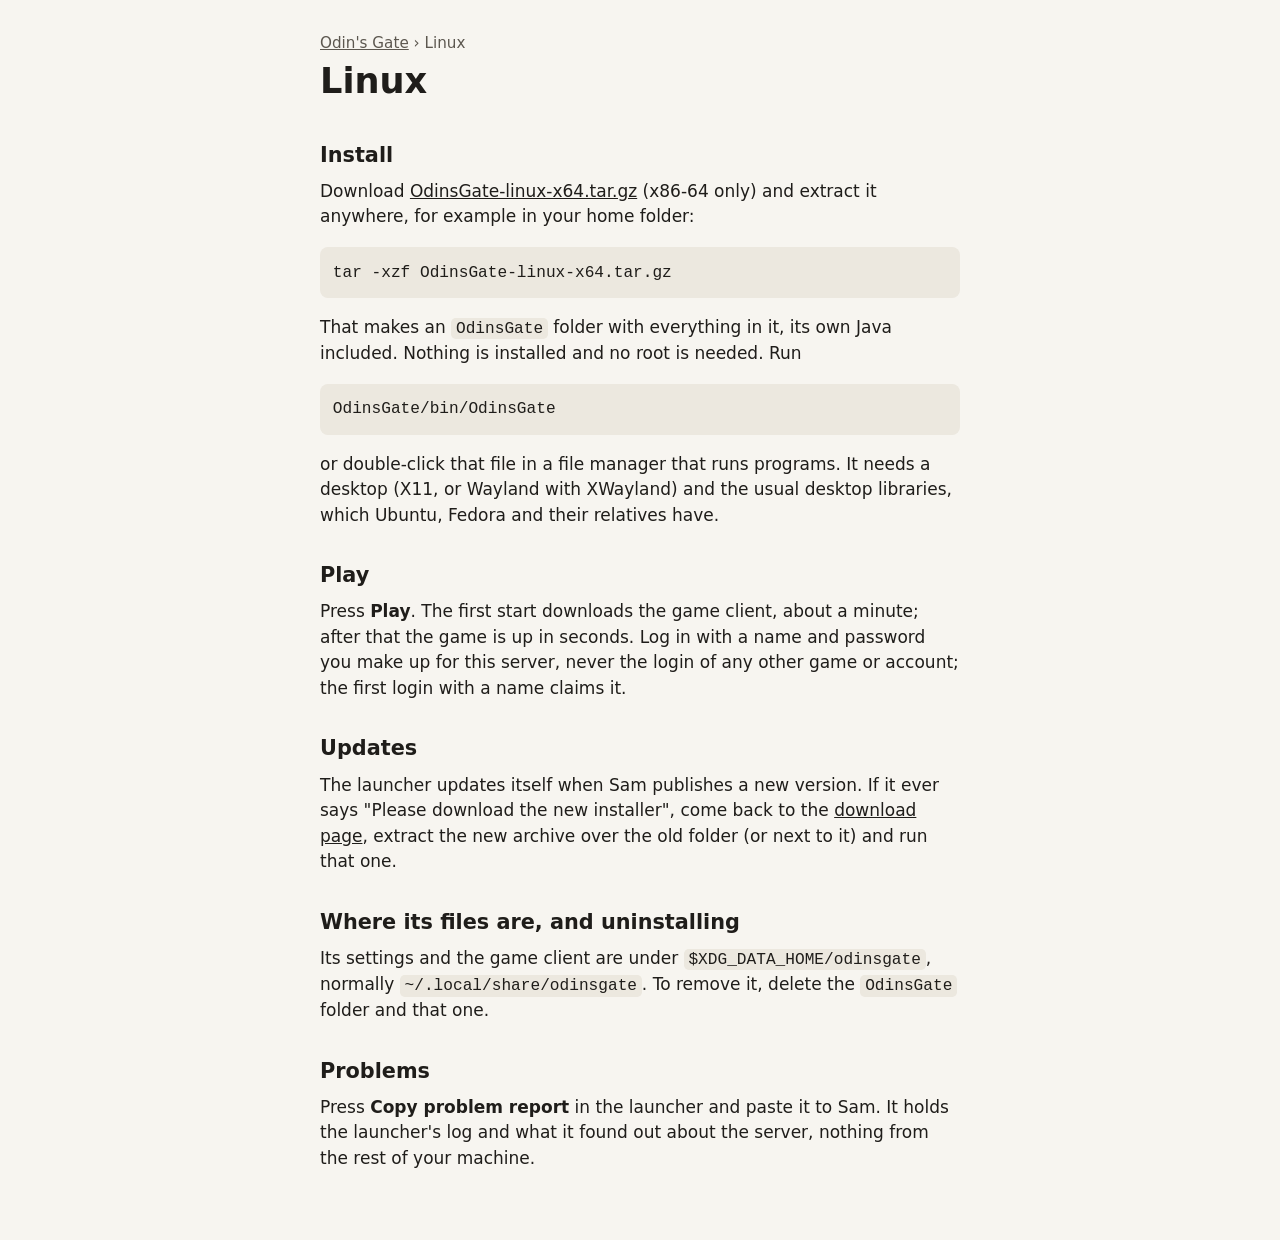
==== docs/linux.html @ f4064ebd "Friend download page and guides: docs/ for GitHub Pages, one button per system, a guide each, held b" ====
<!doctype html>
<html lang="en">
<head>
<meta charset="utf-8">
<meta name="viewport" content="width=device-width, initial-scale=1">
<title>Odin's Gate on Linux</title>
<link rel="stylesheet" href="style.css">
</head>
<body>
<main>
<nav><a href="index.html">Odin's Gate</a> &rsaquo; Linux</nav>
<h1>Linux</h1>

<h2>Install</h2>
<p>Download <a href="https://github.com/SamSjosten/OSRSPS/releases/latest/download/OdinsGate-linux-x64.tar.gz">OdinsGate-linux-x64.tar.gz</a>
(x86-64 only) and extract it anywhere, for example in your home folder:</p>
<pre><code>tar -xzf OdinsGate-linux-x64.tar.gz</code></pre>
<p>That makes an <code>OdinsGate</code> folder with everything in it, its own Java included. Nothing is installed and
no root is needed. Run</p>
<pre><code>OdinsGate/bin/OdinsGate</code></pre>
<p>or double-click that file in a file manager that runs programs. It needs a desktop (X11, or Wayland with
XWayland) and the usual desktop libraries, which Ubuntu, Fedora and their relatives have.</p>

<h2>Play</h2>
<p>Press <b>Play</b>. The first start downloads the game client, about a minute; after that the game is up in
seconds. Log in with a name and password you make up for this server, never the login of any other game or
account; the first login with a name claims it.</p>

<h2>Updates</h2>
<p>The launcher updates itself when Sam publishes a new version. If it ever says "Please download the new installer",
come back to the <a href="index.html">download page</a>, extract the new archive over the old folder (or next to it)
and run that one.</p>

<h2>Where its files are, and uninstalling</h2>
<p>Its settings and the game client are under <code>$XDG_DATA_HOME/odinsgate</code>, normally
<code>~/.local/share/odinsgate</code>. To remove it, delete the <code>OdinsGate</code> folder and that one.</p>

<h2>Problems</h2>
<p>Press <b>Copy problem report</b> in the launcher and paste it to Sam. It holds the launcher's log and what it
found out about the server, nothing from the rest of your machine.</p>
</main>
</body>
</html>
---- docs/style.css ----
/* The friend download page and its guides: one small stylesheet, no scripts, readable on a phone. */
:root {
	--bg: #f7f5f0;
	--ink: #1f1d1a;
	--muted: #5c574f;
	--line: #d9d4ca;
	--button: #2f4f3f;
	--button-ink: #ffffff;
	--code: #ece8df;
}
@media (prefers-color-scheme: dark) {
	:root {
		--bg: #1b1a18;
		--ink: #ece8df;
		--muted: #a8a295;
		--line: #3a3732;
		--button: #6fae8f;
		--button-ink: #10140f;
		--code: #2a2825;
	}
}
* { box-sizing: border-box; }
body {
	margin: 0;
	background: var(--bg);
	color: var(--ink);
	font: 17px/1.5 system-ui, -apple-system, "Segoe UI", Roboto, sans-serif;
}
main { max-width: 42rem; margin: 0 auto; padding: 2rem 1rem 4rem; }
h1 { font-size: 2.2rem; margin: 0 0 0.5rem; }
h2 { font-size: 1.3rem; margin: 2rem 0 0.5rem; }
p, li { margin: 0.4rem 0; }
.lead { font-size: 1.1rem; color: var(--muted); }
.downloads { display: grid; grid-template-columns: repeat(auto-fit, minmax(14rem, 1fr)); gap: 0.8rem; margin: 1.5rem 0 0.8rem; }
.button {
	display: block;
	padding: 0.9rem 1rem;
	border-radius: 0.6rem;
	background: var(--button);
	color: var(--button-ink);
	text-decoration: none;
}
.button span { display: block; font-weight: 600; }
.button small { display: block; opacity: 0.85; }
.hint { color: var(--muted); font-size: 0.95rem; }
code { background: var(--code); padding: 0.1rem 0.3rem; border-radius: 0.3rem; font-size: 0.95em; }
pre { background: var(--code); padding: 0.8rem; border-radius: 0.5rem; overflow-x: auto; }
pre code { background: none; padding: 0; }
nav { font-size: 0.95rem; color: var(--muted); }
footer { margin-top: 3rem; padding-top: 1rem; border-top: 1px solid var(--line); color: var(--muted); font-size: 0.95rem; }
a { color: inherit; }
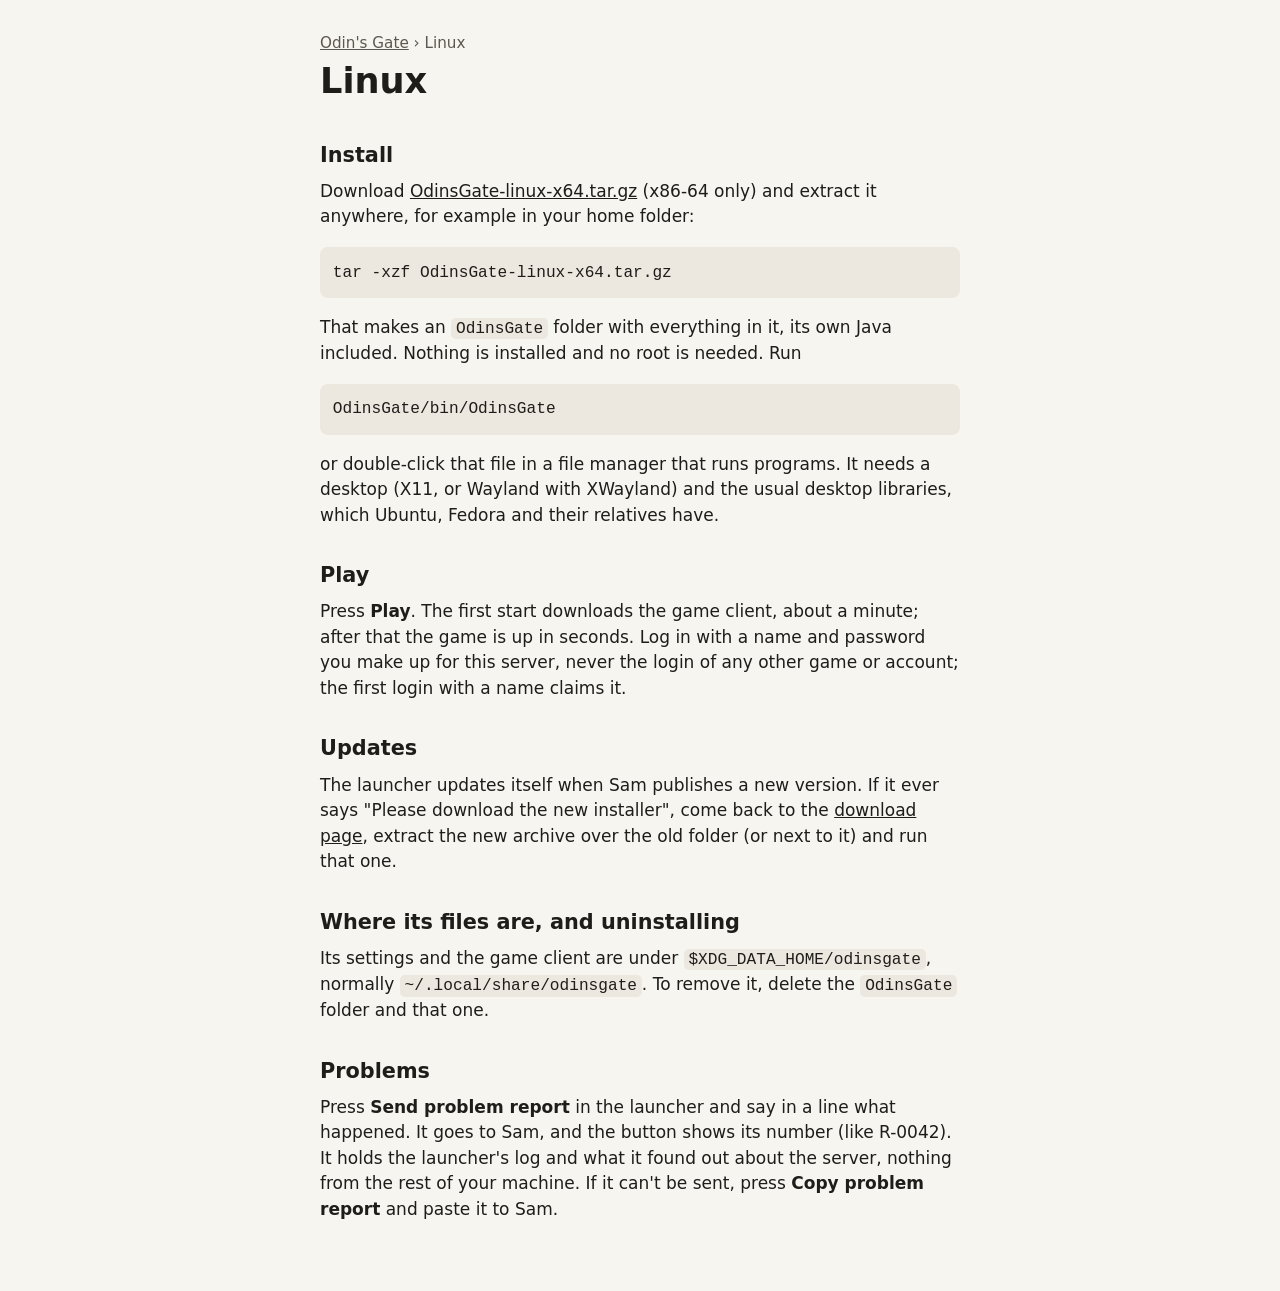
==== commit e7a3f93a: "Launcher 1.0.5: Send problem report A second button beside "Copy problem report" asks in a small box" ====
--- a/docs/linux.html
+++ b/docs/linux.html
@@ -12,7 +12,7 @@
 <h1>Linux</h1>
 
 <h2>Install</h2>
-<p>Download <a href="https://github.com/SamSjosten/OSRSPS/releases/latest/download/OdinsGate-linux-x64.tar.gz">OdinsGate-linux-x64.tar.gz</a>
+<p>Download <a href="https://github.com/SamSjosten/OdinsGate/releases/latest/download/OdinsGate-linux-x64.tar.gz">OdinsGate-linux-x64.tar.gz</a>
 (x86-64 only) and extract it anywhere, for example in your home folder:</p>
 <pre><code>tar -xzf OdinsGate-linux-x64.tar.gz</code></pre>
 <p>That makes an <code>OdinsGate</code> folder with everything in it, its own Java included. Nothing is installed and
@@ -36,8 +36,9 @@
 <code>~/.local/share/odinsgate</code>. To remove it, delete the <code>OdinsGate</code> folder and that one.</p>
 
 <h2>Problems</h2>
-<p>Press <b>Copy problem report</b> in the launcher and paste it to Sam. It holds the launcher's log and what it
-found out about the server, nothing from the rest of your machine.</p>
+<p>Press <b>Send problem report</b> in the launcher and say in a line what happened. It goes to Sam, and the
+button shows its number (like R-0042). It holds the launcher's log and what it found out about the server, nothing
+from the rest of your machine. If it can't be sent, press <b>Copy problem report</b> and paste it to Sam.</p>
 </main>
 </body>
 </html>
